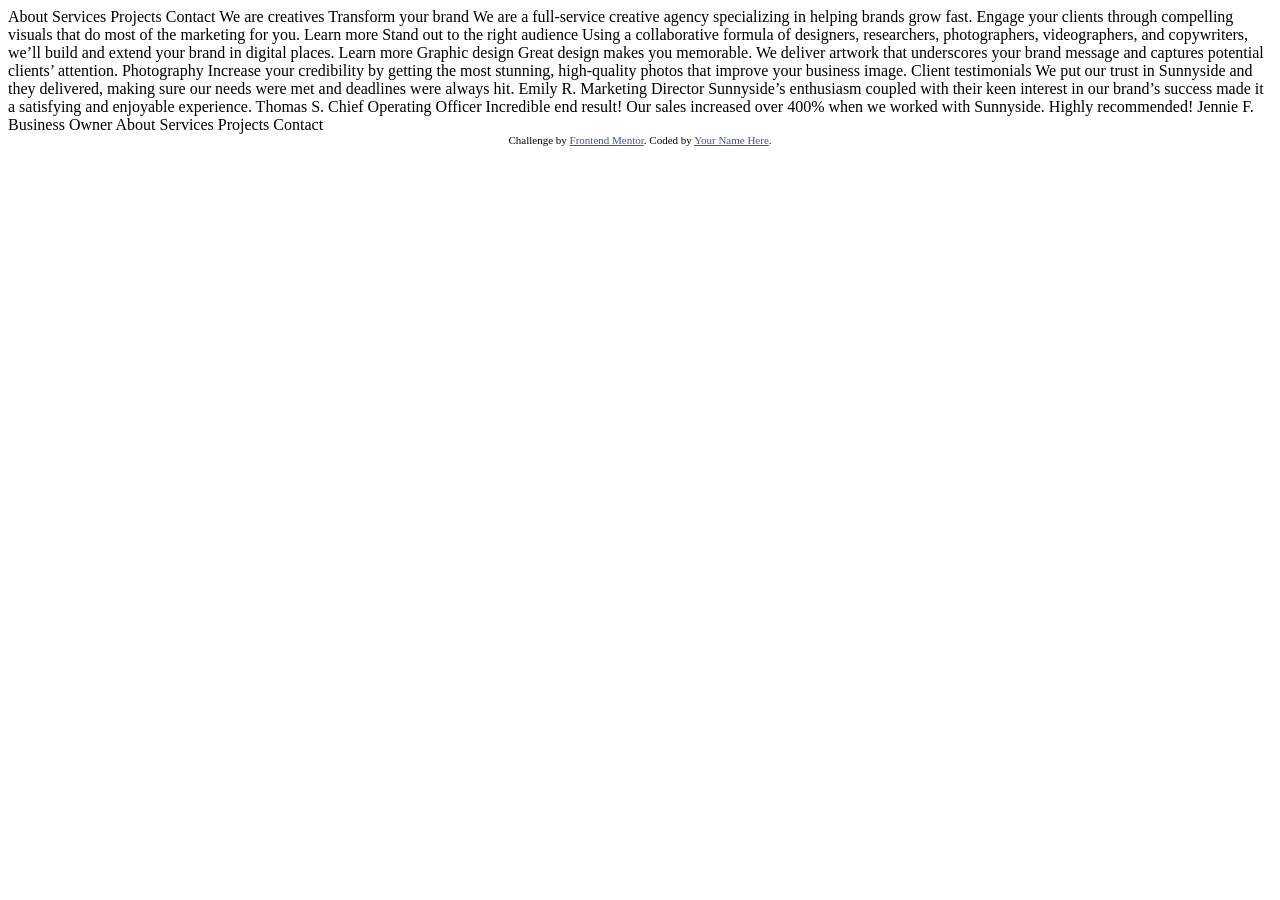
==== lesson_9/index.html @ b4a29b3e "materials for lesson 9" ====
<!DOCTYPE html>
<html lang="en">
<head>
  <meta charset="UTF-8">
  <meta name="viewport" content="width=device-width, initial-scale=1.0"> <!-- displays site properly based on user's device -->

  <link rel="icon" type="image/png" sizes="32x32" href="./images/favicon-32x32.png">
  
  <title>Frontend Mentor | Sunnyside agency landing page</title>

  <!-- Feel free to remove these styles or customise in your own stylesheet 👍 -->
  <style>
    .attribution { font-size: 11px; text-align: center; }
    .attribution a { color: hsl(228, 45%, 44%); }
  </style>
</head>
<body>
  About
  Services
  Projects
  Contact

  We are creatives

  Transform your brand

  We are a full-service creative agency specializing in helping brands grow fast. 
  Engage your clients through compelling visuals that do most of the marketing for you.

  Learn more

  Stand out to the right audience

  Using a collaborative formula of designers, researchers, photographers, videographers, and copywriters, we’ll build and extend your brand in digital places. 

  Learn more

  Graphic design
  Great design makes you memorable. We deliver artwork that underscores your brand message and captures potential clients’ attention.

  Photography
  Increase your credibility by getting the most stunning, high-quality photos that improve your business image.

  Client testimonials

  We put our trust in Sunnyside and they delivered, making sure our needs were met and deadlines were always hit.
  Emily R.
  Marketing Director

  Sunnyside’s enthusiasm coupled with their keen interest in our brand’s success made it a satisfying and enjoyable experience.
  Thomas S.
  Chief Operating Officer

  Incredible end result! Our sales increased over 400% when we worked with Sunnyside. Highly recommended!
  Jennie F.
  Business Owner

  About
  Services
  Projects
  Contact

  <div class="attribution">
    Challenge by <a href="https://www.frontendmentor.io?ref=challenge" target="_blank">Frontend Mentor</a>. 
    Coded by <a href="#">Your Name Here</a>.
  </div>
</body>
</html>
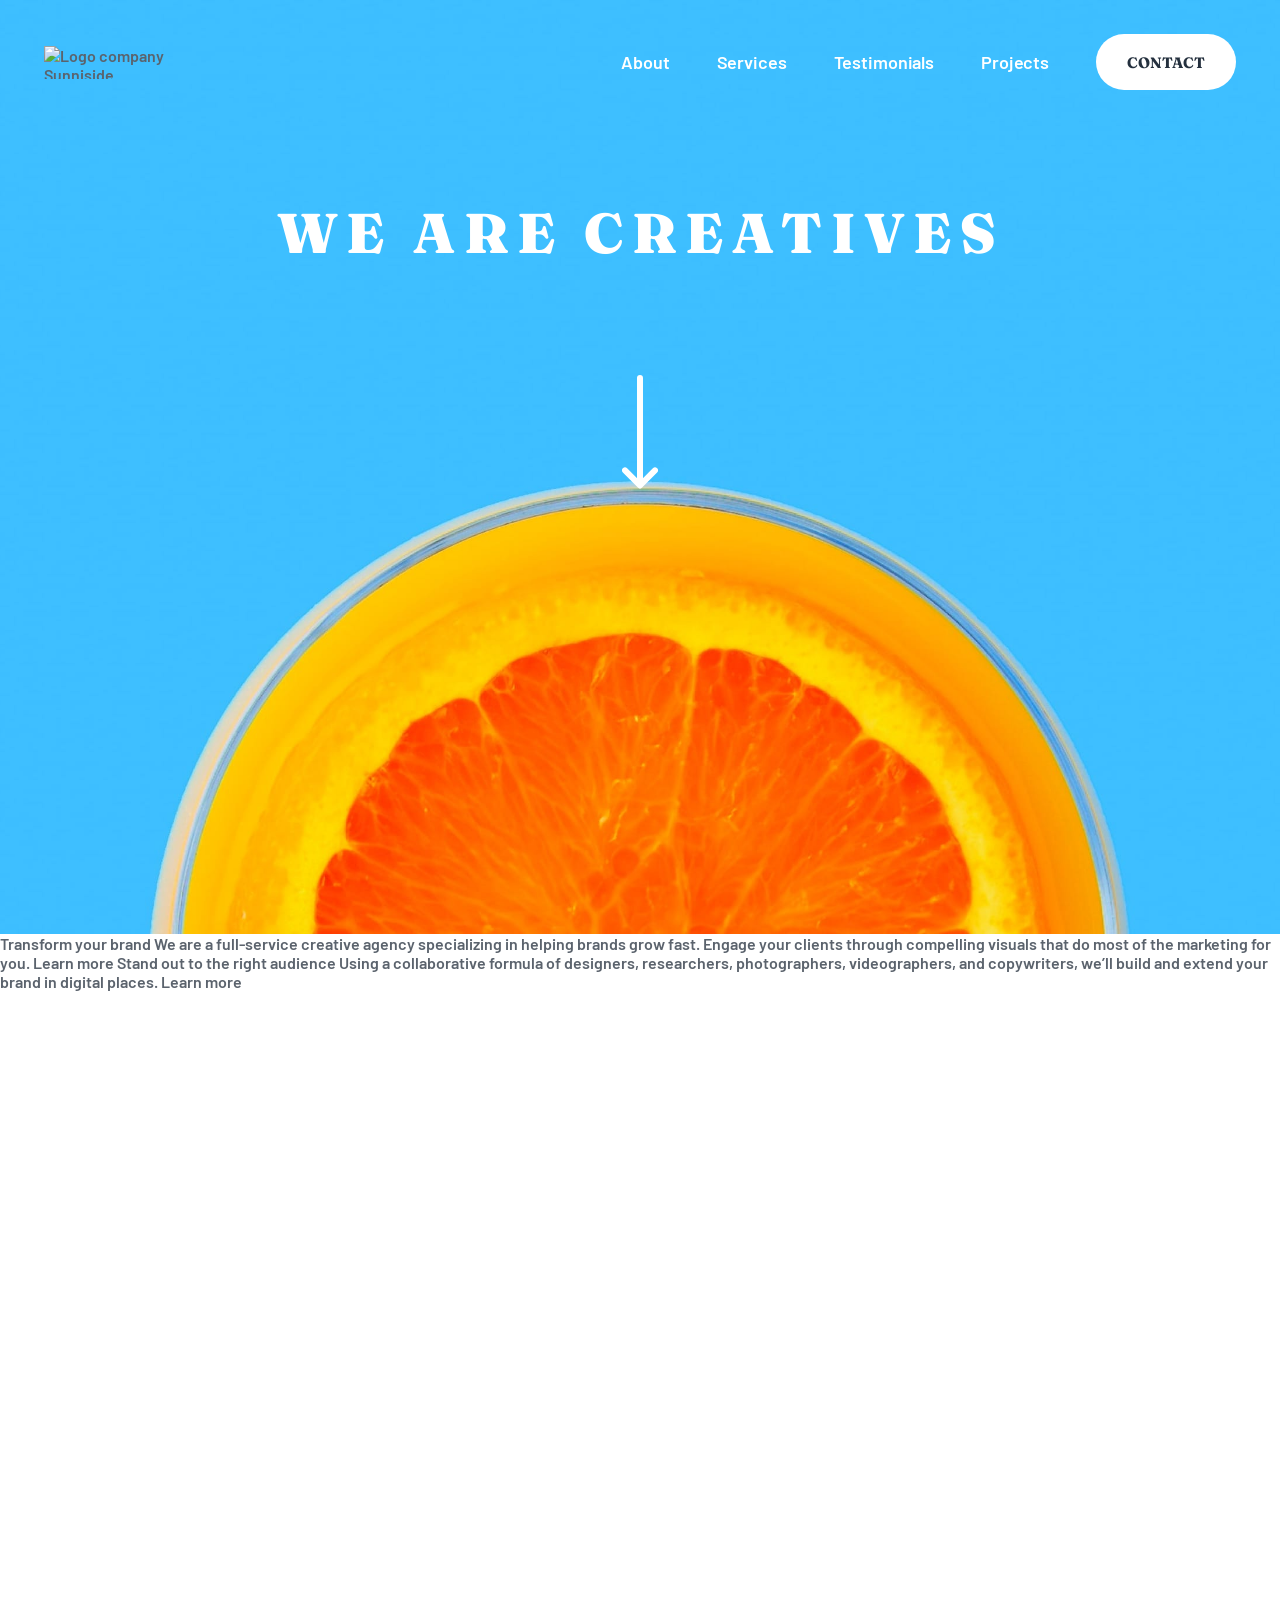
==== commit d46e9a87: "lesson 9" ====
--- a/lesson_9/index.html
+++ b/lesson_9/index.html
@@ -1,42 +1,59 @@
 <!DOCTYPE html>
 <html lang="en">
+
 <head>
   <meta charset="UTF-8">
-  <meta name="viewport" content="width=device-width, initial-scale=1.0"> <!-- displays site properly based on user's device -->
+  <meta name="viewport" content="width=device-width, initial-scale=1.0">
+  <link rel="icon" type="image/png" sizes="32x32" href="./images/icons/favicon-32x32.png">
 
-  <link rel="icon" type="image/png" sizes="32x32" href="./images/favicon-32x32.png">
-  
+  <link rel="preconnect" href="https://fonts.googleapis.com">
+  <link rel="preconnect" href="https://fonts.gstatic.com" crossorigin>
+  <link
+    href="https://fonts.googleapis.com/css2?family=Barlow:ital,wght@0,100;0,200;0,300;0,400;0,500;0,600;0,700;0,800;0,900;1,100;1,200;1,300;1,400;1,500;1,600;1,700;1,800;1,900&family=Fraunces:ital,opsz,wght@0,9..144,100..900;1,9..144,100..900&display=swap"
+    rel="stylesheet">
+  <link rel="stylesheet" href="./css/styles.css">
   <title>Frontend Mentor | Sunnyside agency landing page</title>
+</head>
 
-  <!-- Feel free to remove these styles or customise in your own stylesheet 👍 -->
-  <style>
-    .attribution { font-size: 11px; text-align: center; }
-    .attribution a { color: hsl(228, 45%, 44%); }
-  </style>
-</head>
-<body>
-  About
-  Services
-  Projects
-  Contact
+<body class="barlow-semibold">
+  <header class="fbx">
+    <div class="fbx">
+      <img src="./images/logo.svg" alt="Logo company Sunniside" width="170" height="33">
+      <nav>
+        <ul class="fbx">
+          <li><a href="#about">About</a></li>
+          <li><a href="#services">Services</a></li>
+          <li><a href="#testimonials">Testimonials</a></li>
+          <li><a href="#projects">Projects</a></li>
+          <li><a href="#contact" class="fraunces-bold">Contact</a></li>
+        </ul>
+      </nav>
+    </div>
+    <h1 class="fraunces-black">We are creatives</h1>
+    <a href="#about"></a>
+  </header>
 
-  We are creatives
+  <main>
+
+    <section class="about" id="about">
 
   Transform your brand
 
-  We are a full-service creative agency specializing in helping brands grow fast. 
+  We are a full-service creative agency specializing in helping brands grow fast.
   Engage your clients through compelling visuals that do most of the marketing for you.
 
   Learn more
 
   Stand out to the right audience
 
-  Using a collaborative formula of designers, researchers, photographers, videographers, and copywriters, we’ll build and extend your brand in digital places. 
+  Using a collaborative formula of designers, researchers, photographers, videographers, and copywriters, we’ll build
+  and extend your brand in digital places.
 
   Learn more
 
-  Graphic design
-  Great design makes you memorable. We deliver artwork that underscores your brand message and captures potential clients’ attention.
+  <!-- Graphic design
+  Great design makes you memorable. We deliver artwork that underscores your brand message and captures potential
+  clients’ attention.
 
   Photography
   Increase your credibility by getting the most stunning, high-quality photos that improve your business image.
@@ -47,7 +64,8 @@
   Emily R.
   Marketing Director
 
-  Sunnyside’s enthusiasm coupled with their keen interest in our brand’s success made it a satisfying and enjoyable experience.
+  Sunnyside’s enthusiasm coupled with their keen interest in our brand’s success made it a satisfying and enjoyable
+  experience.
   Thomas S.
   Chief Operating Officer
 
@@ -58,11 +76,12 @@
   About
   Services
   Projects
-  Contact
+  Contact --> 
 
-  <div class="attribution">
-    Challenge by <a href="https://www.frontendmentor.io?ref=challenge" target="_blank">Frontend Mentor</a>. 
-    Coded by <a href="#">Your Name Here</a>.
-  </div>
+    </section>
+
+  </main>
+
 </body>
+
 </html>
--- a/lesson_9/css/styles.css
+++ b/lesson_9/css/styles.css
@@ -0,0 +1,150 @@
+.barlow-semibold {
+    font-family: "Barlow", sans-serif;
+    font-weight: 600;
+    font-style: normal;
+}
+
+.fraunces-bold {
+    font-family: "Fraunces", serif;
+    font-optical-sizing: auto;
+    font-weight: 700;
+    font-style: normal;
+    font-variation-settings:
+        "SOFT" 0,
+        "WONK" 0;
+}
+
+.fraunces-black {
+    font-family: "Fraunces", serif;
+    font-optical-sizing: auto;
+    font-weight: 900;
+    font-style: normal;
+    font-variation-settings:
+        "SOFT" 0,
+        "WONK" 0;
+}
+
+body,
+p,
+h2,
+h1,
+ul {
+    margin: 0;
+
+}
+
+ul {
+    padding: 0;
+    list-style: none;
+}
+
+a {
+    color: inherit;
+    text-decoration: none;
+}
+
+.fbx {
+    display: flex;
+    align-items: center;
+
+}
+html {
+    scroll-behavior: smooth;
+}
+
+
+body {
+    color: #5B636D;
+    
+
+    header.fbx {
+        background-image: url(../images/desktop/image-header.jpg);
+        height: 100vh;
+        background-position: bottom center;
+        background-size: cover;
+        padding-top: 34px;
+        padding-left: 44px;
+        padding-right: 44px;
+        flex-direction: column;
+        row-gap: 12%;
+
+        div.fbx {
+            justify-content: space-between;
+            width: 100%;
+
+        }
+
+        ul.fbx {
+            justify-content: center;
+            column-gap: 47px;
+
+            a {
+                font-size: 18px;
+                line-height: 25px;
+                letter-spacing: -0.13px;
+                color: #ffffff
+            }
+
+            li:last-child {
+                background-color: #fff;
+                min-width: 140px;
+                /* padding-top: 16px;
+                padding-bottom: 16px; */
+                height: 56px;
+                box-sizing: border-box;
+                text-align: center;
+                border-radius: 28px;
+                /* overflow: hidden; */
+                transition: 500ms ease-in-out;
+
+                &:last-child:hover {
+                    background-color: rgba(255, 255, 255, 0.24);
+
+                }
+
+            }
+
+            li:last-child a {
+                font-size: 15px;
+                letter-spacing: -0.11px;
+                text-transform: uppercase;
+                color: #24303e;
+                width: 100%;
+                height: inherit;
+                /* display: inline-block; */
+                display: flex;
+                justify-content: center;
+                align-items: center;
+                transition: 500ms ease-in-out;
+
+            }
+
+            li:last-child:hover a {
+                color: #fff
+            }
+        }
+
+        h1 {
+            font-size: 56px;
+            line-height: 69px;
+            letter-spacing: 8.75px;
+            text-transform: uppercase;
+            color:#ffffff;
+
+        }
+        &>a{
+            display: inline-block;
+            width: 36px;
+            height: 114px;
+            background-image: url(../images/icons/icon-arrow-down.svg);
+
+        }
+
+    }
+
+    main{
+        section.about{
+            min-height: 1200px;
+        }
+    }
+}
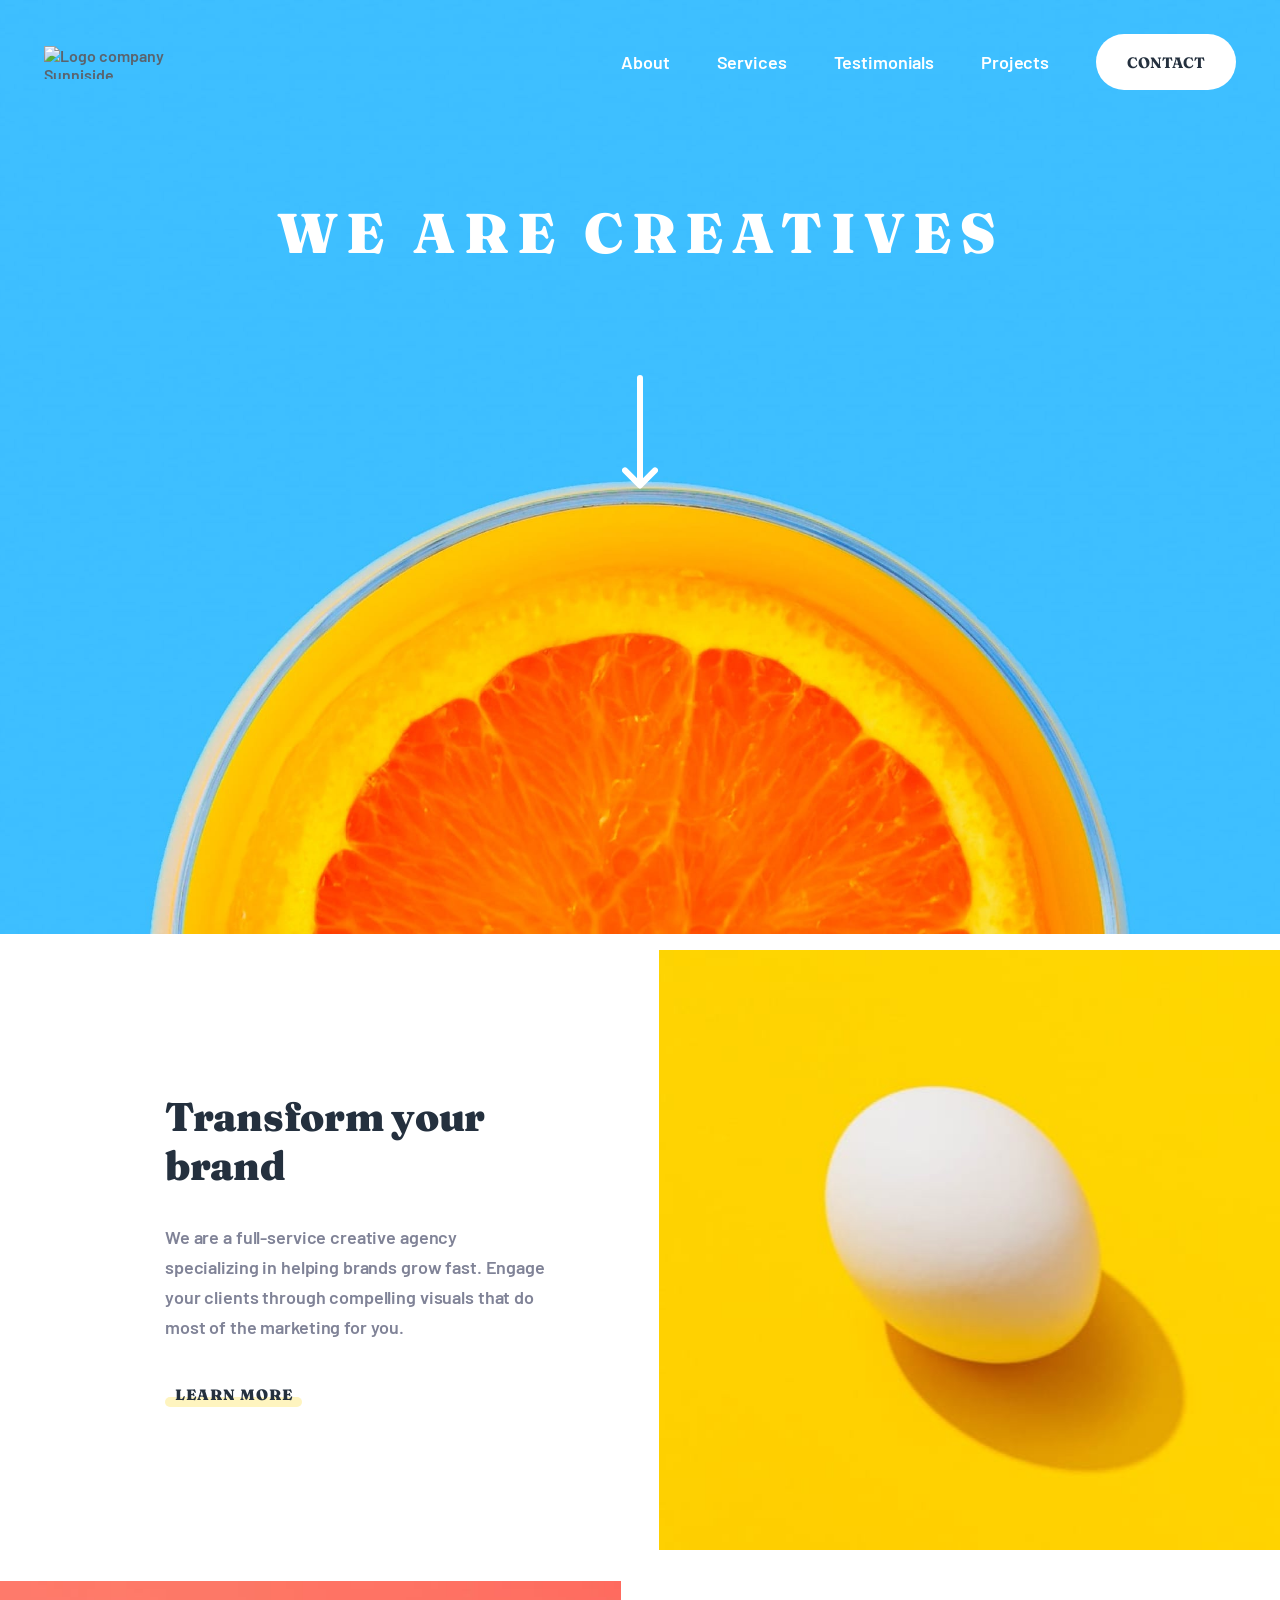
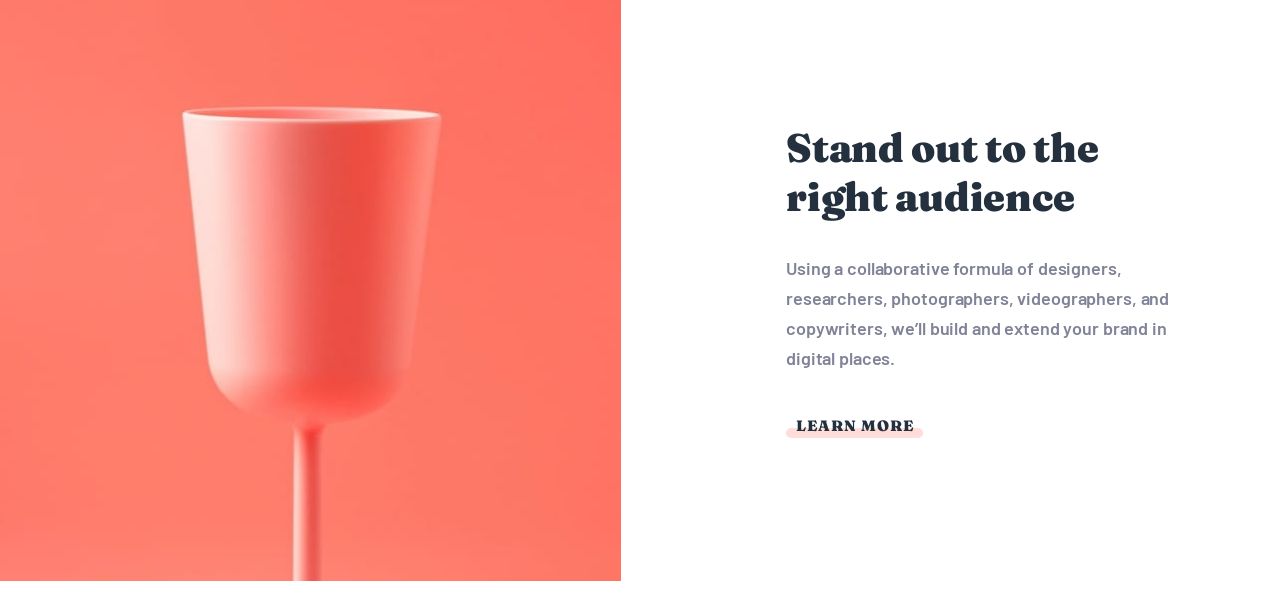
==== commit 1079e949: "lesson_9_v2" ====
--- a/lesson_9/index.html
+++ b/lesson_9/index.html
@@ -35,23 +35,37 @@
 
   <main>
 
-    <section class="about" id="about">
+    <!-- <section class="about fbx container" id="about"> -->
+       <section class="about fbx" id="about">
+      <article class="fbx">
+        <div class="info">
+          <h2 class="fraunces-black">Transform your brand</h2>
+          <p>
+            We are a full-service creative agency specializing in helping brands grow fast.
+            Engage your clients through compelling visuals that do most of the marketing for you.
+          </p>
+          <a href="#" class="fraunces-black yellow">Learn more</a>
+        </div>
+        <div class="bg bg-yellow"></div>
+      </article>
 
-  Transform your brand
+      <article class="fbx">
+        <div class="info">
+          <h2 class="fraunces-black">Stand out to the right audience</h2>
+          <p>
+            Using a collaborative formula of designers, researchers, photographers, videographers, and copywriters, we’ll
+            build
+            and extend your brand in digital places.
+          </p>
+          <a href="#" class="fraunces-black orange">Learn more</a>
+        </div>
+        <div class="bg bg-orange"></div>
+      </article>
 
-  We are a full-service creative agency specializing in helping brands grow fast.
-  Engage your clients through compelling visuals that do most of the marketing for you.
 
-  Learn more
+    </section>
 
-  Stand out to the right audience
-
-  Using a collaborative formula of designers, researchers, photographers, videographers, and copywriters, we’ll build
-  and extend your brand in digital places.
-
-  Learn more
-
-  <!-- Graphic design
+    <!-- Graphic design
   Great design makes you memorable. We deliver artwork that underscores your brand message and captures potential
   clients’ attention.
 
@@ -76,9 +90,9 @@
   About
   Services
   Projects
-  Contact --> 
+  Contact -->
 
-    </section>
+
 
   </main>
 
--- a/lesson_9/css/styles.css
+++ b/lesson_9/css/styles.css
@@ -48,6 +48,13 @@
     align-items: center;
 
 }
+.container {
+    max-width: 1440px;
+    margin-left: auto;
+    margin-right: auto;
+}
+
+
 html {
     scroll-behavior: smooth;
 }
@@ -55,7 +62,7 @@
 
 body {
     color: #5B636D;
-    
+
 
     header.fbx {
         background-image: url(../images/desktop/image-header.jpg);
@@ -129,10 +136,11 @@
             line-height: 69px;
             letter-spacing: 8.75px;
             text-transform: uppercase;
-            color:#ffffff;
-
-        }
-        &>a{
+            color: #ffffff;
+
+        }
+
+        &>a {
             display: inline-block;
             width: 36px;
             height: 114px;
@@ -142,9 +150,100 @@
 
     }
 
-    main{
-        section.about{
-            min-height: 1200px;
+    main {
+        section.about {
+            /* min-height: 1200px; */
+            flex-direction: column;
+
+            article {
+                width: 100%;
+                .info{
+                    min-height: 600px;
+                    flex-basis: 720px;
+                    flex-shrink: 1;
+                    padding: 158px 110px 158px 165px;
+                    box-sizing:border-box;
+                    flex-grow: 1;
+        
+
+                }
+                h2 {
+                    margin-bottom: 32px;
+                    font-size: 40px;
+                    line-height: 49px;
+                    letter-spacing: -0.28px;
+                    color: #24303e
+                }
+
+                p {
+                    margin-bottom: 40px;
+                    font-size: 18px;
+                    line-height: 30px;
+                    letter-spacing: -0.13px;
+                    color: #808397
+                }
+
+                a {
+                    display: inline-block;
+                    min-width: 137px;
+                    height: 25px;
+                    font-size: 15px;
+                    line-height: 25px;
+                    letter-spacing: 1px;
+                    text-transform: uppercase;
+                    color: #24303e;
+                    /* background: #ccc; */
+                    background-repeat: no-repeat;
+                    background-position: center bottom;
+                    text-align: center;
+
+                    &.yellow {
+                        background-image: url(../images/icons/yelow.svg);
+                        transition: 500ms ease-in-out;
+                        &:hover {
+                            background-image: url(../images/icons/yellow-line-hover.svg)
+                        }
+
+                    }
+
+                    &.orange {
+                       
+                        background-image: url(../images/icons/orange-line.svg);
+                        transition: 500ms ease-in-out;
+                        &:hover {
+                            background-image: url(../images/icons/orange-line-hover.svg)
+                        }
+                    }
+                }
+
+                .bg {
+                    min-height: 600px;
+                    /* max-width: 50%; */
+                    flex-basis: 720px;
+                    flex-shrink: 1;
+                    flex-grow: 1;
+                    background-repeat: no-repeat;
+                    background-position: center center;
+
+                    &.bg-yellow{
+                         background-color:#ffd302;
+                        /* background-color:yellow; */
+                        background-image: url(../images/desktop/image-transform.jpg);
+                        
+                         
+                    }
+                    &.bg-orange{
+                        /* background-position: right top; */
+                         background-color:#ff7c6a;
+                        /* background-color:rgb(227,119,175); */
+                        background-image: url(../images/desktop/image-stand-out.jpg);
+                        order: -1;
+
+
+                    }
+
+                }
+            }
         }
     }
 }
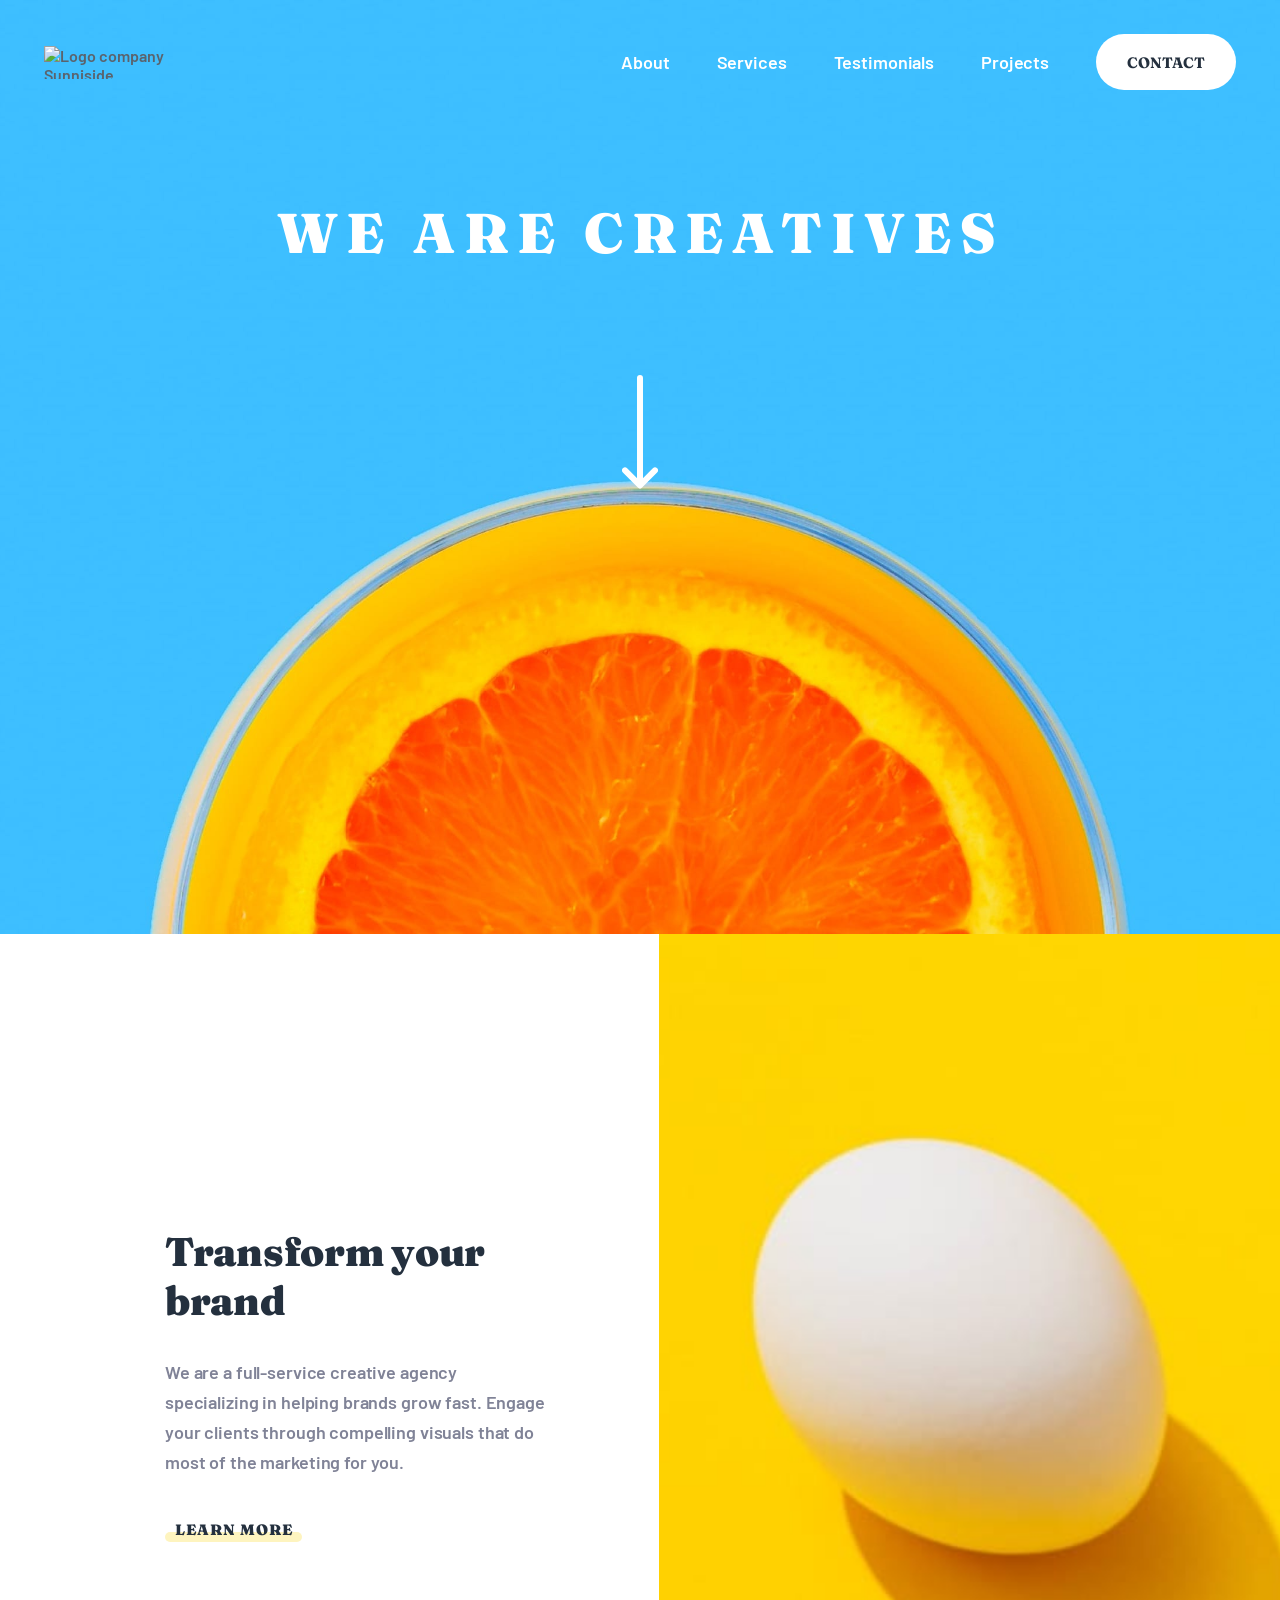
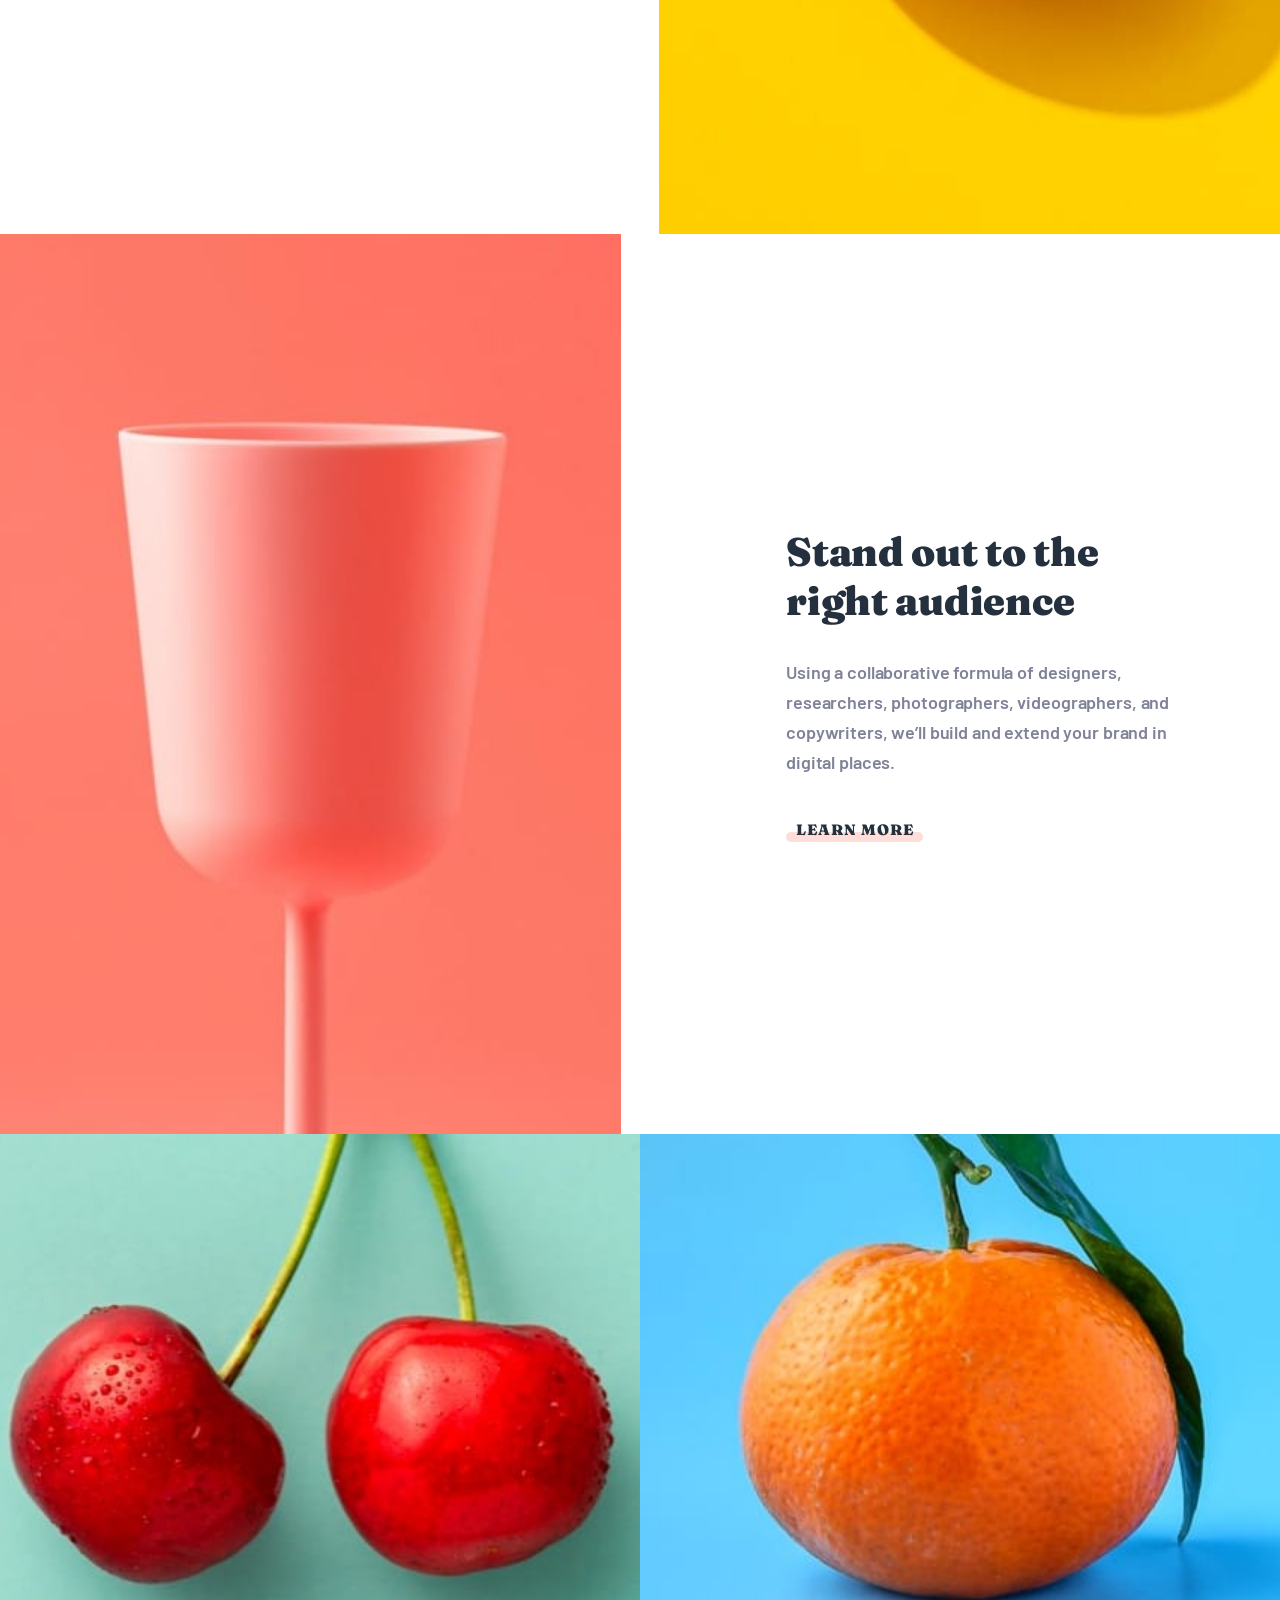
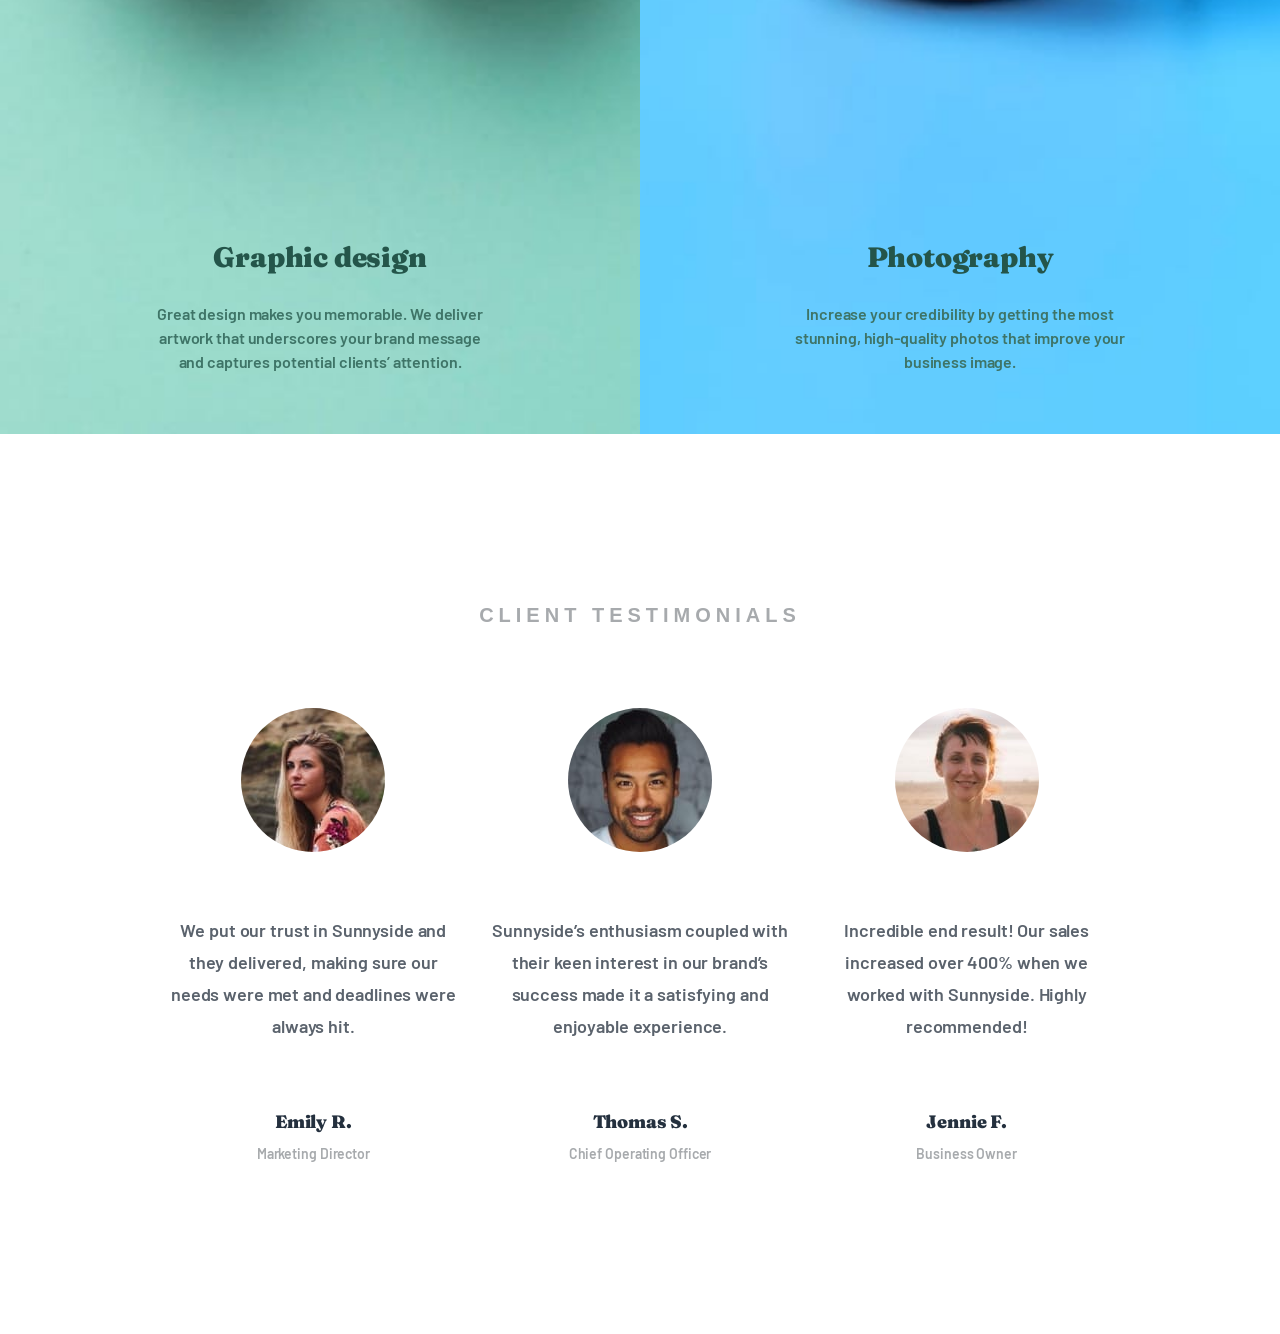
==== commit e82907cc: "lesson 11" ====
--- a/lesson_9/index.html
+++ b/lesson_9/index.html
@@ -36,7 +36,7 @@
   <main>
 
     <!-- <section class="about fbx container" id="about"> -->
-       <section class="about fbx" id="about">
+    <section class="about fbx" id="about">
       <article class="fbx">
         <div class="info">
           <h2 class="fraunces-black">Transform your brand</h2>
@@ -53,7 +53,8 @@
         <div class="info">
           <h2 class="fraunces-black">Stand out to the right audience</h2>
           <p>
-            Using a collaborative formula of designers, researchers, photographers, videographers, and copywriters, we’ll
+            Using a collaborative formula of designers, researchers, photographers, videographers, and copywriters,
+            we’ll
             build
             and extend your brand in digital places.
           </p>
@@ -61,31 +62,63 @@
         </div>
         <div class="bg bg-orange"></div>
       </article>
+    </section>
+    <section class="services fbx" id="services">
+      <article class="fbx green">
+        <div>
+          <h2 class="fraunces-black">Graphic design</h2>
+          <p>Great design makes you memorable. We deliver artwork that underscores your brand message and captures
+            potential clients’ attention.</p>
+        </div>
+      </article>
+      <article class="fbx blue">
+        <div>
+          <h2 class="fraunces-black">Photography</h2>
+          <p>Increase your credibility by getting the most stunning, high-quality photos that improve your business
+            image.
+          </p>
+        </div>
+      </article>
+    </section>
 
+    <section class="testimonials fbx" id="testimonials">
+
+      <h2>Client testimonials</h2>
+
+      <div class="fbx">
+        <article>
+          <img src="./images/icons/image-emily.jpg" alt="">
+          <p class="barlow-semiblod">We put our trust in Sunnyside and they delivered, making sure our needs were met and deadlines were always
+            hit.</p>
+          <p class="fraunces-black">Emily R.</p>
+          <p class="barlow-semibold">Marketing Director</p>
+        </article>
+
+        <article>
+          <img src="./images/icons/image-thomas.jpg" alt="">
+          <p class="barlow-semibold">Sunnyside’s enthusiasm coupled with their keen interest in our brand’s success made it a satisfying and enjoyable experience.</p>
+          
+          <p class="fraunces-black">Thomas S.</p>
+          <p class="barlow-semibold">Chief Operating Officer</p>
+        </article>
+
+
+        <article>
+          <img src="./images/icons/image-jennie.jpg" alt="">
+          <p class="barlow-semiblod">Incredible end result! Our sales increased over 400% when we worked with Sunnyside. Highly recommended!</p>
+          <p class="fraunces-black">Jennie F.</p>
+          <p class="barlow-semibold">Business Owner</p>
+        </article>
+      </div>
 
     </section>
 
-    <!-- Graphic design
-  Great design makes you memorable. We deliver artwork that underscores your brand message and captures potential
-  clients’ attention.
 
-  Photography
-  Increase your credibility by getting the most stunning, high-quality photos that improve your business image.
 
-  Client testimonials
 
-  We put our trust in Sunnyside and they delivered, making sure our needs were met and deadlines were always hit.
-  Emily R.
-  Marketing Director
+    <!-- 
 
-  Sunnyside’s enthusiasm coupled with their keen interest in our brand’s success made it a satisfying and enjoyable
-  experience.
-  Thomas S.
-  Chief Operating Officer
-
-  Incredible end result! Our sales increased over 400% when we worked with Sunnyside. Highly recommended!
-  Jennie F.
-  Business Owner
+ 
 
   About
   Services
--- a/lesson_9/css/styles.css
+++ b/lesson_9/css/styles.css
@@ -48,6 +48,7 @@
     align-items: center;
 
 }
+
 .container {
     max-width: 1440px;
     margin-left: auto;
@@ -153,20 +154,26 @@
     main {
         section.about {
             /* min-height: 1200px; */
+            /* height: fit-content; */
+
             flex-direction: column;
+
 
             article {
                 width: 100%;
-                .info{
-                    min-height: 600px;
+                height: 100vh;
+
+                .info {
+                    /* min-height: 600px; */
                     flex-basis: 720px;
                     flex-shrink: 1;
                     padding: 158px 110px 158px 165px;
-                    box-sizing:border-box;
+                    box-sizing: border-box;
                     flex-grow: 1;
-        
-
-                }
+
+
+                }
+
                 h2 {
                     margin-bottom: 32px;
                     font-size: 40px;
@@ -200,6 +207,7 @@
                     &.yellow {
                         background-image: url(../images/icons/yelow.svg);
                         transition: 500ms ease-in-out;
+
                         &:hover {
                             background-image: url(../images/icons/yellow-line-hover.svg)
                         }
@@ -207,9 +215,10 @@
                     }
 
                     &.orange {
-                       
+
                         background-image: url(../images/icons/orange-line.svg);
                         transition: 500ms ease-in-out;
+
                         &:hover {
                             background-image: url(../images/icons/orange-line-hover.svg)
                         }
@@ -217,24 +226,27 @@
                 }
 
                 .bg {
-                    min-height: 600px;
+                    /* min-height: 600px; */
                     /* max-width: 50%; */
+                    height: inherit;
                     flex-basis: 720px;
                     flex-shrink: 1;
                     flex-grow: 1;
                     background-repeat: no-repeat;
                     background-position: center center;
-
-                    &.bg-yellow{
-                         background-color:#ffd302;
+                    background-size: cover;
+
+                    &.bg-yellow {
+                        background-color: #ffd302;
                         /* background-color:yellow; */
                         background-image: url(../images/desktop/image-transform.jpg);
-                        
-                         
-                    }
-                    &.bg-orange{
+
+
+                    }
+
+                    &.bg-orange {
                         /* background-position: right top; */
-                         background-color:#ff7c6a;
+                        background-color: #ff7c6a;
                         /* background-color:rgb(227,119,175); */
                         background-image: url(../images/desktop/image-stand-out.jpg);
                         order: -1;
@@ -245,5 +257,119 @@
                 }
             }
         }
+
+        section.services {
+            height: 100vh;
+
+            article {
+                height: inherit;
+                flex-basis: 720px;
+
+                justify-content: center;
+                align-items: flex-end;
+                padding-bottom: 60px;
+                box-sizing: border-box;
+                height: inherit;
+                flex-basis: 720px;
+                flex-shrink: 1;
+                flex-grow: 1;
+                background-repeat: no-repeat;
+                background-position: center center;
+                background-size: cover;
+
+                &.green {
+                    background-image: url(../images/desktop/image-graphic-design.jpg)
+                }
+
+                &.blue {
+                    background-image: url(../images/desktop/image-photography.jpg)
+                }
+
+                div {
+                    width: 340px;
+                    text-align: center;
+                    /* margin-top: auto; */
+
+                    h2 {
+                        margin-bottom: 27px;
+                        font-size: 28px;
+                        line-height: 35px;
+                        letter-spacing: -0.2px;
+                        color: #24554a;
+                    }
+
+                    p {
+                        font-size: 16px;
+                        line-height: 24px;
+                        letter-spacing: -0.12px;
+                        color: #3e7467;
+
+                    }
+
+                }
+            }
+
+        }
+
+        section.testimonials {
+            height: 100vh;
+            padding-left: 165px;
+            padding-right: 165px;
+            box-sizing: border-box;
+            flex-direction: column;
+            justify-content: center;
+            gap: 80px;
+            text-align: center;
+
+            h2 {
+                font-size: 20px;
+                line-height: 25px;
+                letter-spacing: 5px;
+                color: #a7aaad;
+                text-transform: uppercase;
+
+            }
+
+            div {
+                justify-content: space-between;
+                column-gap: 30px;
+
+                article {
+                    flex-basis: 350px;
+                    font-size: 18px;
+                    line-height: 22px;
+                    letter-spacing: -0.13px;
+
+                    img {
+                        margin-bottom: 58px;
+                        border-radius: 50%;
+                    }
+
+                    p:nth-of-type(1) {
+                        margin-bottom: 69px;
+                        line-height: 32px;
+                        color: #5b636d;
+                    }
+
+                    p:nth-of-type(2) {
+                        margin-bottom: 8px;
+                        color: #24303e;
+
+                    }
+
+                    p:nth-of-type(3) {
+                        font-size: 14px;
+                        line-height: 25px;
+                        letter-spacing: -0.1px;
+                        color: #a7aaad;
+
+                    }
+                }
+            }
+        }
+
+
+
+
     }
 }
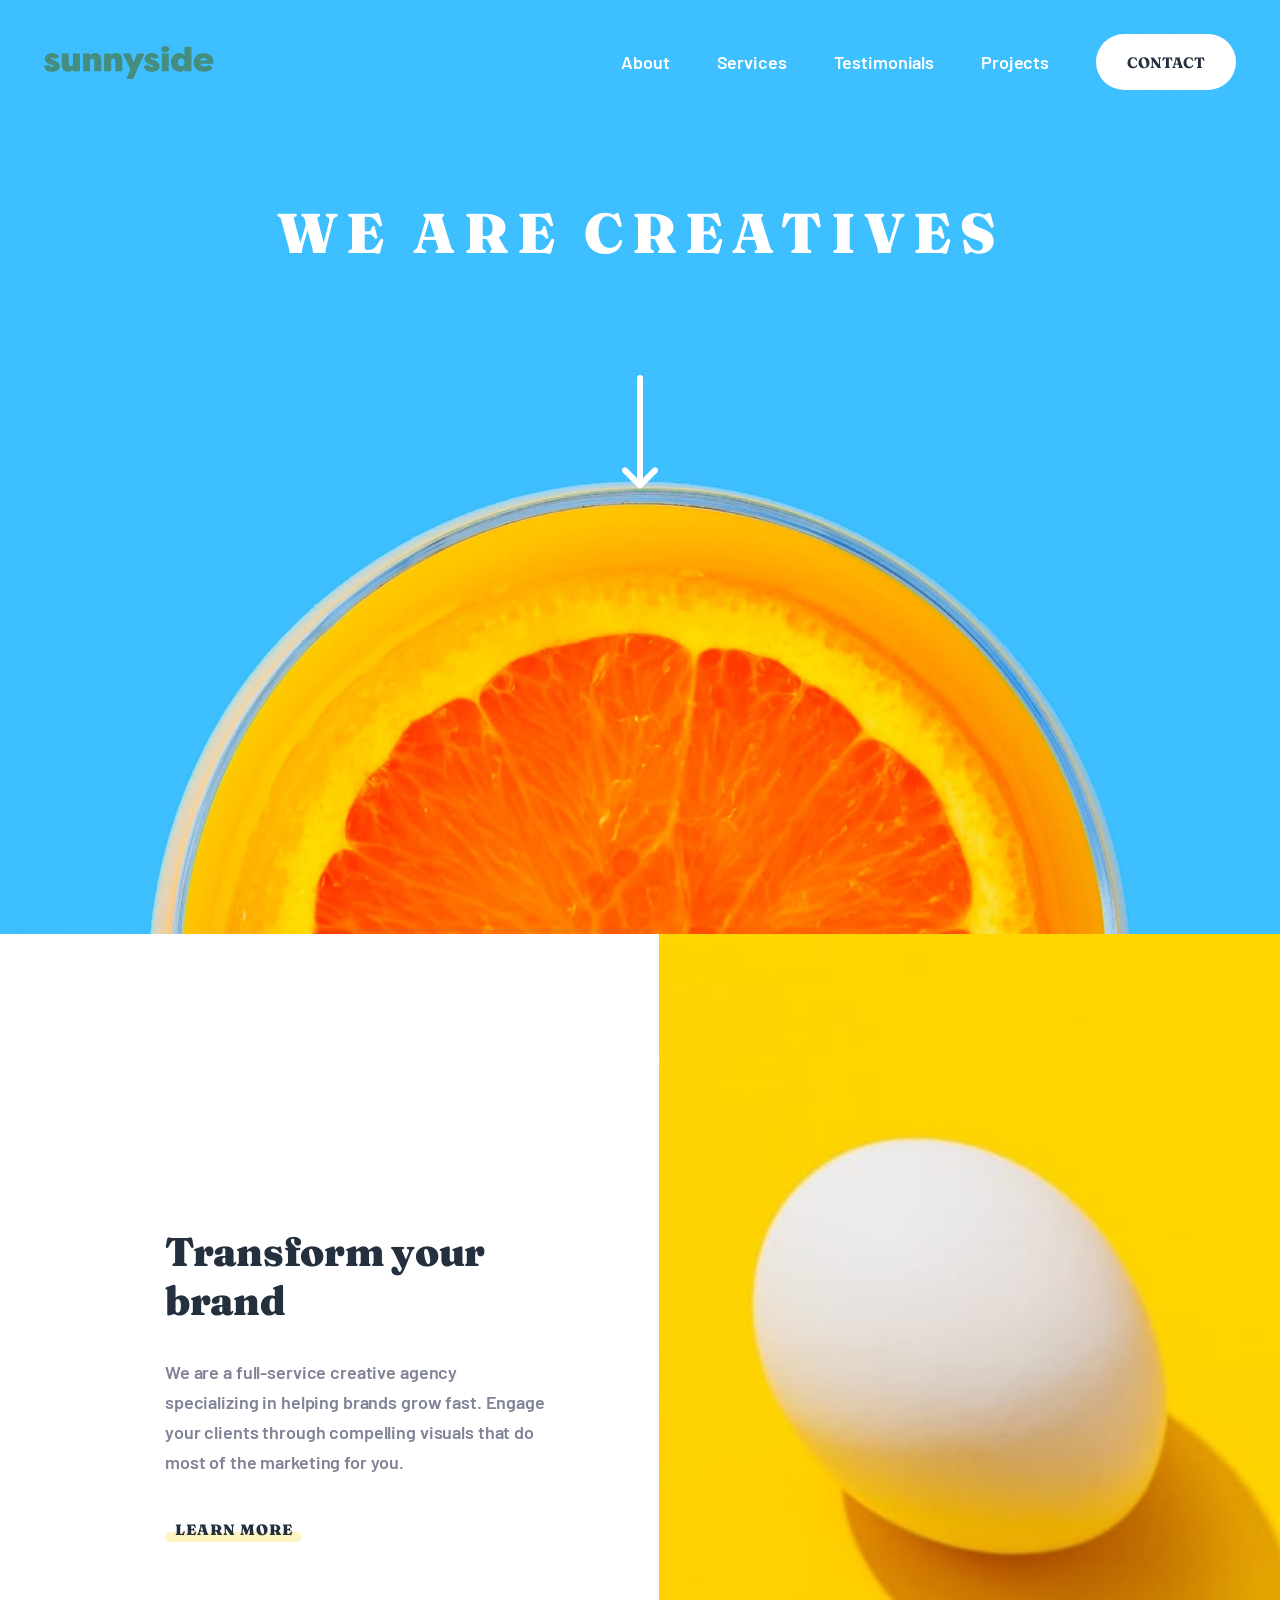
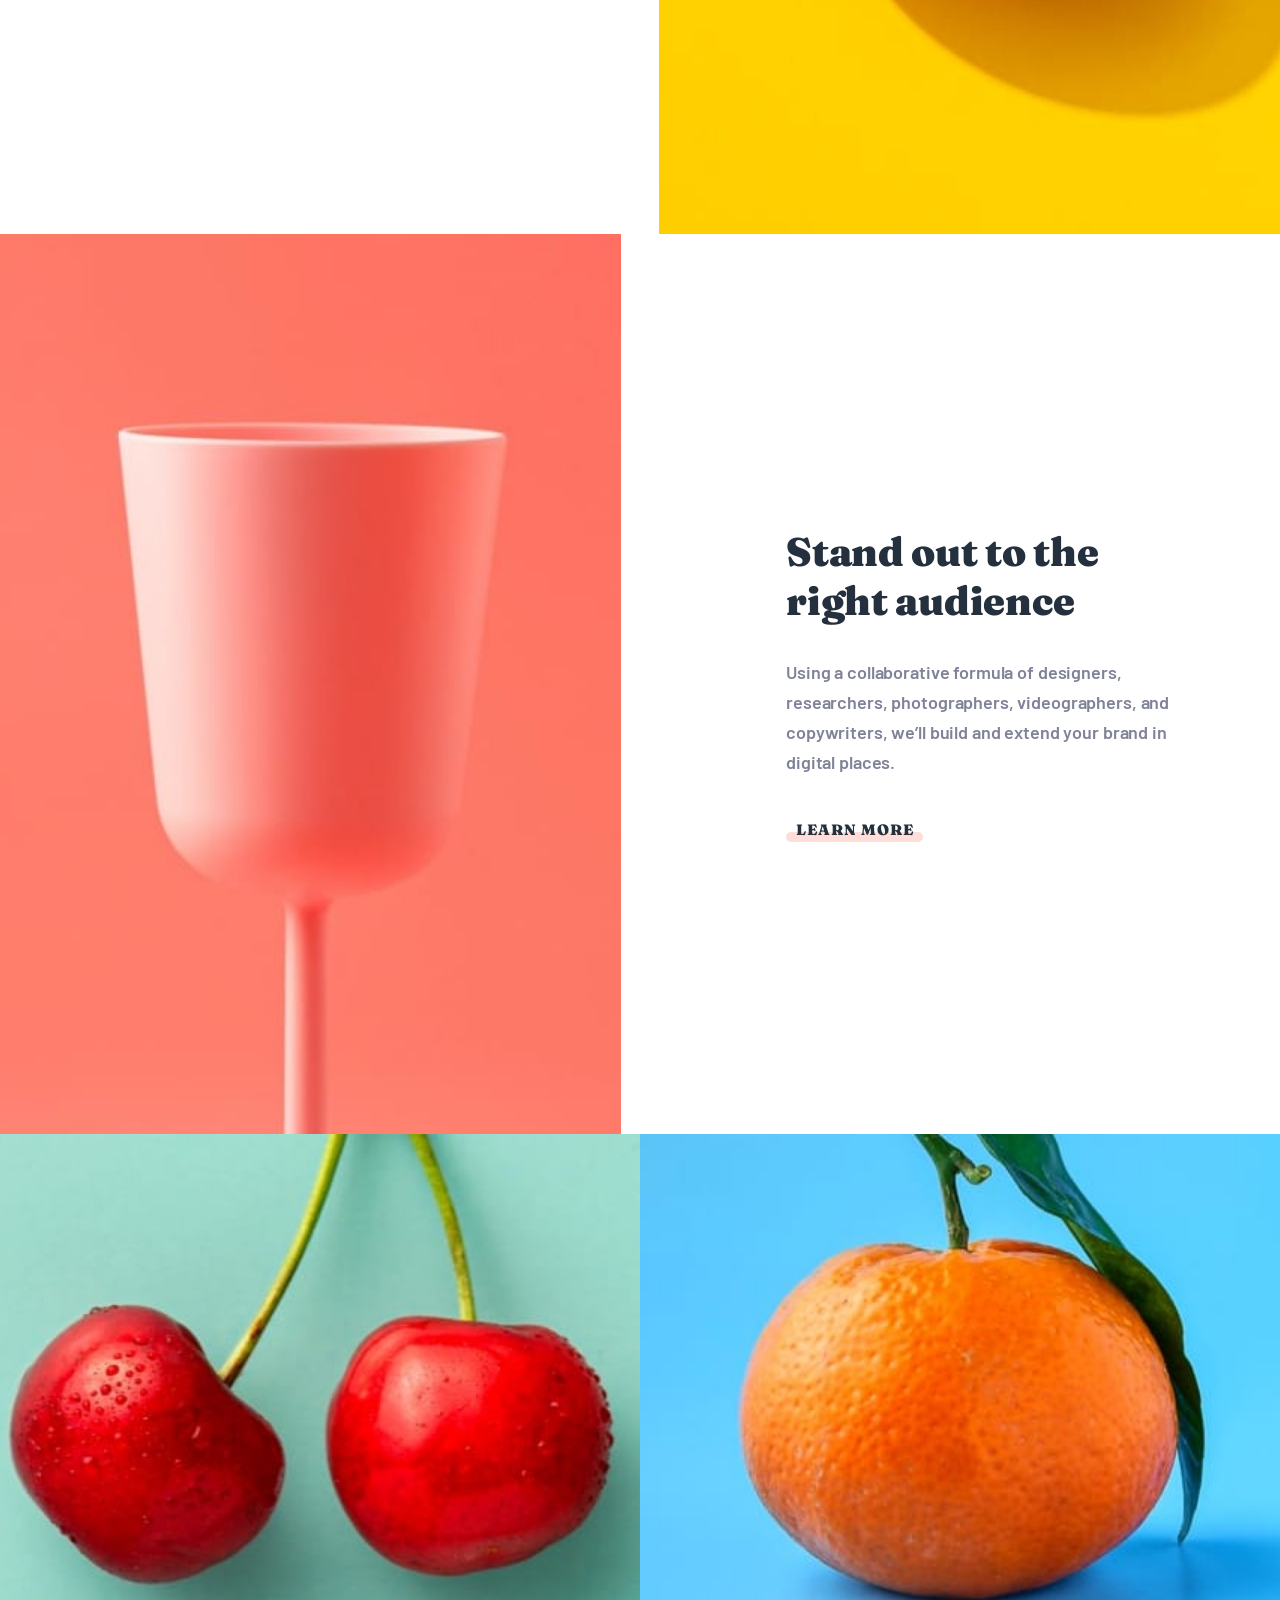
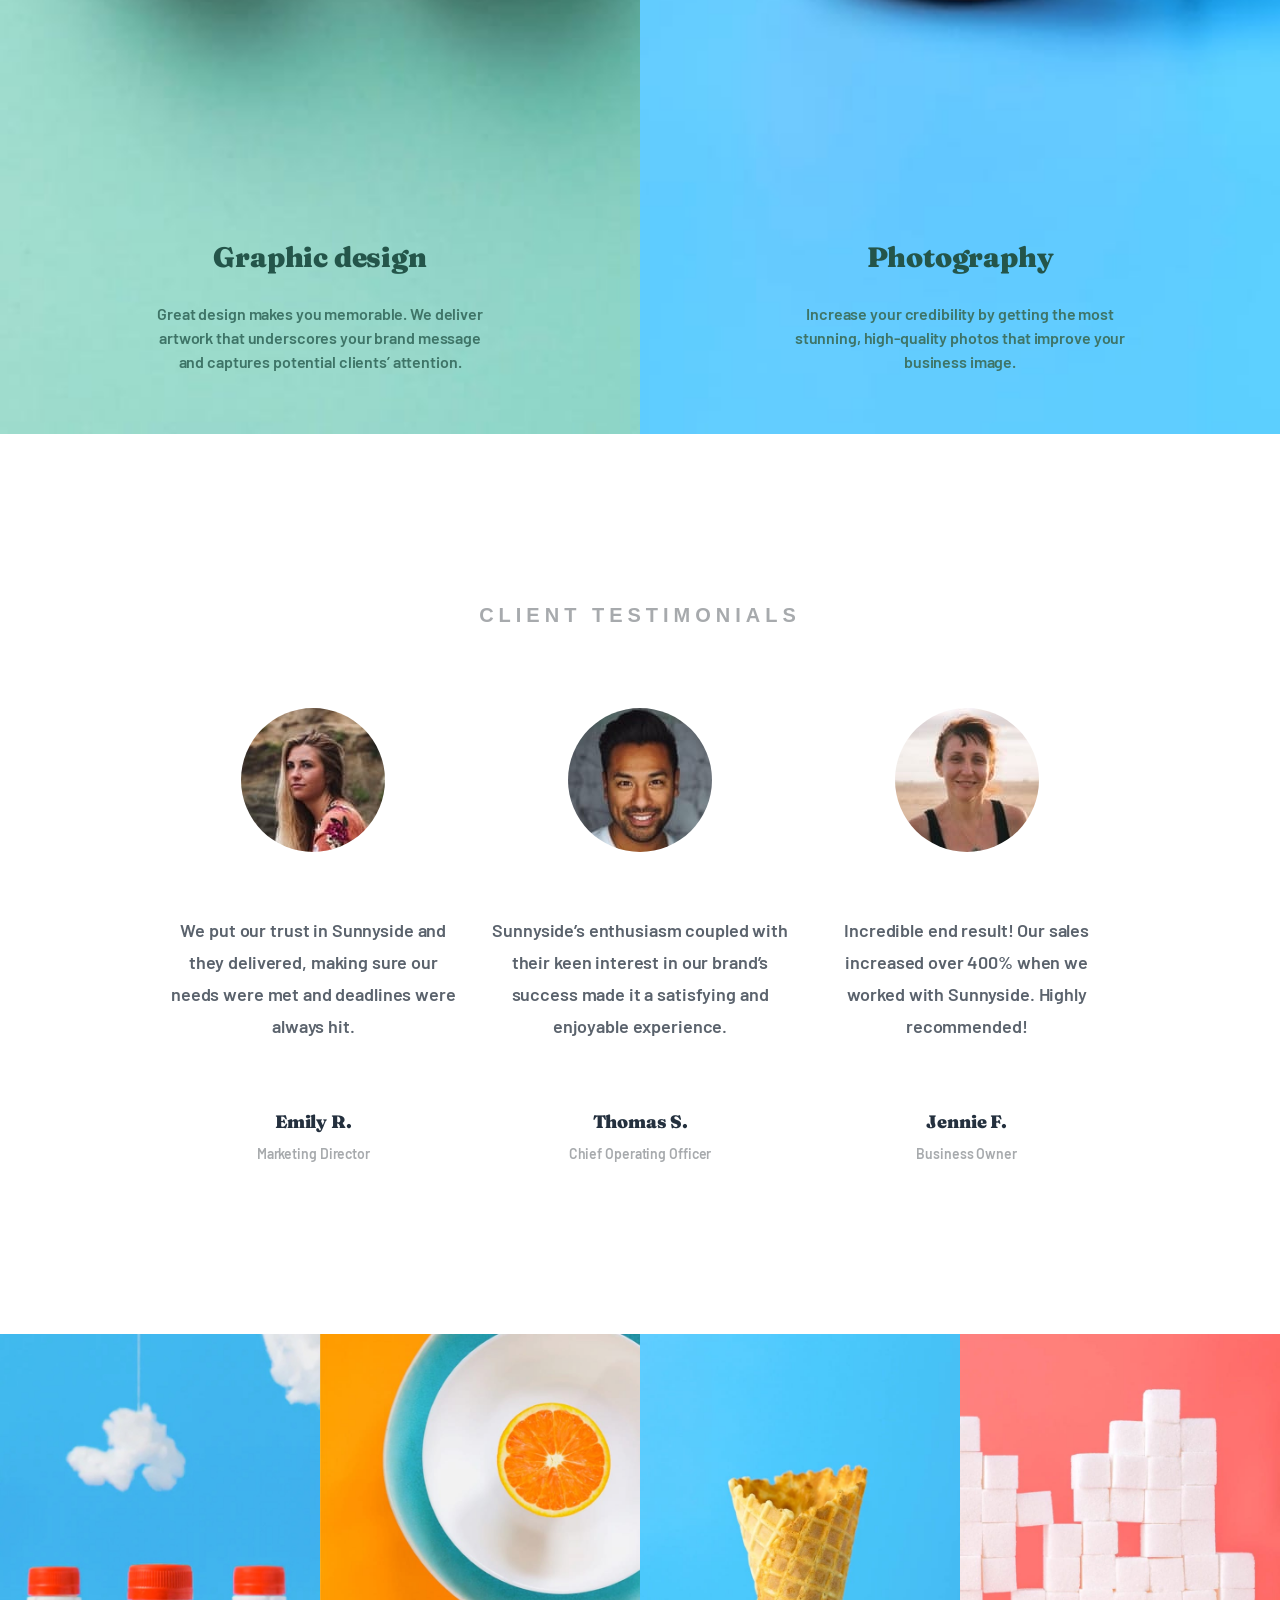
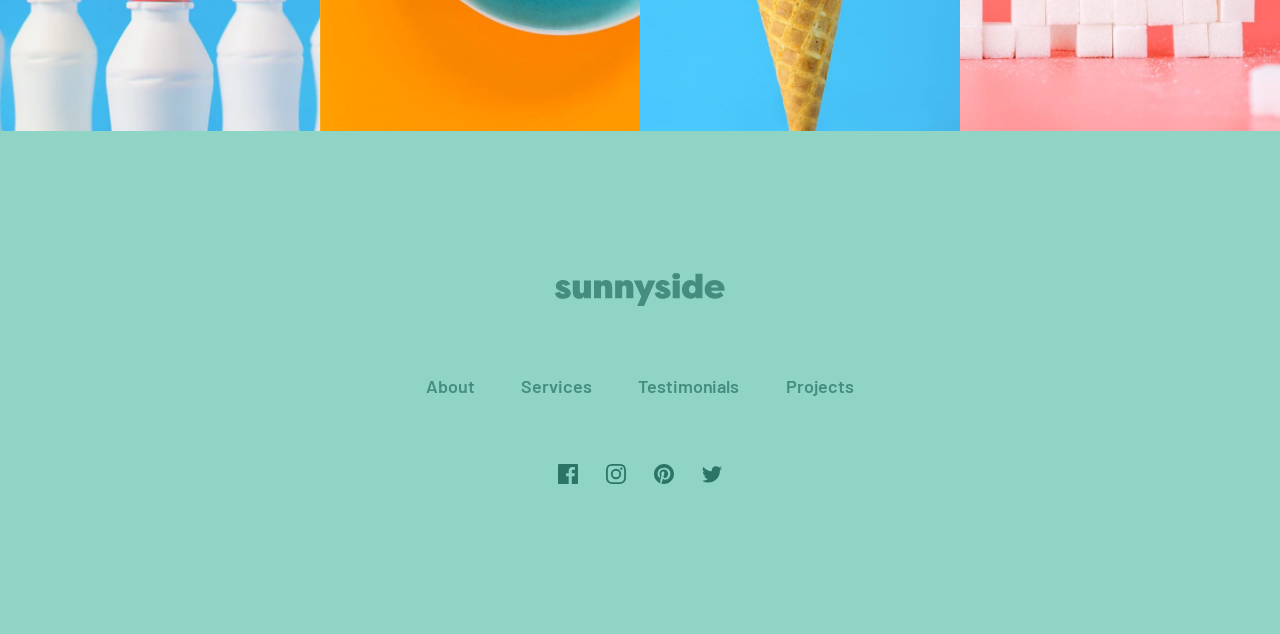
==== commit 21cc743c: "descktop" ====
--- a/lesson_9/index.html
+++ b/lesson_9/index.html
@@ -15,7 +15,7 @@
   <title>Frontend Mentor | Sunnyside agency landing page</title>
 </head>
 
-<body class="barlow-semibold">
+<body class="barlow-semibold" id="top">
   <header class="fbx">
     <div class="fbx">
       <img src="./images/logo.svg" alt="Logo company Sunniside" width="170" height="33">
@@ -88,7 +88,8 @@
       <div class="fbx">
         <article>
           <img src="./images/icons/image-emily.jpg" alt="">
-          <p class="barlow-semiblod">We put our trust in Sunnyside and they delivered, making sure our needs were met and deadlines were always
+          <p class="barlow-semiblod">We put our trust in Sunnyside and they delivered, making sure our needs were met
+            and deadlines were always
             hit.</p>
           <p class="fraunces-black">Emily R.</p>
           <p class="barlow-semibold">Marketing Director</p>
@@ -96,16 +97,16 @@
 
         <article>
           <img src="./images/icons/image-thomas.jpg" alt="">
-          <p class="barlow-semibold">Sunnyside’s enthusiasm coupled with their keen interest in our brand’s success made it a satisfying and enjoyable experience.</p>
-          
+          <p class="barlow-semibold">Sunnyside’s enthusiasm coupled with their keen interest in our brand’s success made
+            it a satisfying and enjoyable experience.</p>
           <p class="fraunces-black">Thomas S.</p>
           <p class="barlow-semibold">Chief Operating Officer</p>
         </article>
 
-
         <article>
           <img src="./images/icons/image-jennie.jpg" alt="">
-          <p class="barlow-semiblod">Incredible end result! Our sales increased over 400% when we worked with Sunnyside. Highly recommended!</p>
+          <p class="barlow-semiblod">Incredible end result! Our sales increased over 400% when we worked with Sunnyside.
+            Highly recommended!</p>
           <p class="fraunces-black">Jennie F.</p>
           <p class="barlow-semibold">Business Owner</p>
         </article>
@@ -113,21 +114,71 @@
 
     </section>
 
+  </main>
 
+  <footer>
+    <section class="projects fbx" id="projects">
+      <div><img src="./images/desktop/image-gallery-milkbottles.jpg" alt=""></div>
+      <div><img src="./images/desktop/image-gallery-orange.jpg" alt=""></div>
+      <div><img src="./images/desktop/image-gallery-cone.jpg" alt=""></div>
+      <div><img src="./images/desktop/image-gallery-sugarcubes.jpg" alt=""></div>
+    </section>
+    <section class="contact fbx" id="contact">
+      <div class="fbx">
+        <a href="#top">
+          <img src="./images/logo.svg" alt="logo company Sunnyside" width="170" height="33" />
+        </a>
+        <ul class="fbx">
+          <li><a href="#about">About</a></li>
+          <li><a href="#services">Services</a></li>
+          <li><a href="#testimonials">Testimonials</a></li>
+          <li><a href="#projects">Projects</a></li>
+          <!-- <li><a href="#contact" class="fraunces-bold">Contact</a></li> -->
+        </ul>
+        <ul class="bootom-nav fbx">
+          <li>
+            <a href="#">
+              <svg width="20" height="20" xmlns="http://www.w3.org/2000/svg">
+                <path
+                  d="M18.896 0H1.104C.494 0 0 .494 0 1.104v17.793C0 19.506.494 20 1.104 20h9.58v-7.745H8.076V9.237h2.606V7.01c0-2.583 1.578-3.99 3.883-3.99 1.104 0 2.052.082 2.329.119v2.7h-1.598c-1.254 0-1.496.597-1.496 1.47v1.928h2.989l-.39 3.018h-2.6V20h5.098c.608 0 1.102-.494 1.102-1.104V1.104C20 .494 19.506 0 18.896 0z"
+                  fill="#2C7566" fill-rule="nonzero" />
+              </svg>
+            </a>
+          </li>
+          <li>
 
+            <a href="#">
+              <svg width="20" height="20" xmlns="http://www.w3.org/2000/svg">
+                <path
+                  d="M10 1.802c2.67 0 2.987.01 4.042.059 2.71.123 3.975 1.409 4.099 4.099.048 1.054.057 1.37.057 4.04 0 2.672-.01 2.988-.057 4.042-.124 2.687-1.387 3.975-4.1 4.099-1.054.048-1.37.058-4.041.058-2.67 0-2.987-.01-4.04-.058-2.718-.124-3.977-1.416-4.1-4.1-.048-1.054-.058-1.37-.058-4.041 0-2.67.01-2.986.058-4.04.124-2.69 1.387-3.977 4.1-4.1 1.054-.048 1.37-.058 4.04-.058zM10 0C7.284 0 6.944.012 5.877.06 2.246.227.227 2.242.061 5.877.01 6.944 0 7.284 0 10s.012 3.057.06 4.123c.167 3.632 2.182 5.65 5.817 5.817 1.067.048 1.407.06 4.123.06s3.057-.012 4.123-.06c3.629-.167 5.652-2.182 5.816-5.817.05-1.066.061-1.407.061-4.123s-.012-3.056-.06-4.122C19.777 2.249 17.76.228 14.124.06 13.057.01 12.716 0 10 0zm0 4.865a5.135 5.135 0 100 10.27 5.135 5.135 0 000-10.27zm0 8.468a3.333 3.333 0 110-6.666 3.333 3.333 0 010 6.666zm5.338-9.87a1.2 1.2 0 100 2.4 1.2 1.2 0 000-2.4z"
+                  fill="#2C7566" fill-rule="nonzero" />
+              </svg>
+            </a>
+          </li>
+          <li>
+            <a href="#">
+              <svg width="20" height="20" xmlns="http://www.w3.org/2000/svg">
+                <path
+                  d="M10 0C4.477 0 0 4.477 0 10c0 4.237 2.636 7.855 6.356 9.312-.088-.791-.167-2.005.035-2.868.181-.78 1.172-4.97 1.172-4.97s-.299-.6-.299-1.486c0-1.39.806-2.428 1.81-2.428.852 0 1.264.64 1.264 1.408 0 .858-.546 2.14-.828 3.33-.236.995.5 1.807 1.48 1.807 1.778 0 3.144-1.874 3.144-4.58 0-2.393-1.72-4.068-4.176-4.068-2.845 0-4.516 2.135-4.516 4.34 0 .859.331 1.781.745 2.281a.3.3 0 01.069.288l-.278 1.133c-.044.183-.145.223-.335.134-1.249-.581-2.03-2.407-2.03-3.874 0-3.154 2.292-6.052 6.608-6.052 3.469 0 6.165 2.473 6.165 5.776 0 3.447-2.173 6.22-5.19 6.22-1.013 0-1.965-.525-2.291-1.148l-.623 2.378c-.226.869-.835 1.958-1.244 2.621.937.29 1.931.446 2.962.446 5.523 0 10-4.477 10-10S15.523 0 10 0z"
+                  fill="#2C7566" fill-rule="nonzero" />
+              </svg>
+            </a>
+          </li>
+          <li>
+            <a href="#">
+              <svg width="20" height="17" xmlns="http://www.w3.org/2000/svg">
+                <path
+                  d="M20 2.172a8.192 8.192 0 01-2.357.646 4.11 4.11 0 001.805-2.27 8.22 8.22 0 01-2.606.996A4.096 4.096 0 0013.847.248c-2.65 0-4.596 2.472-3.998 5.037A11.648 11.648 0 011.392 1a4.109 4.109 0 001.27 5.478 4.086 4.086 0 01-1.858-.513c-.045 1.9 1.318 3.679 3.291 4.075a4.113 4.113 0 01-1.853.07 4.106 4.106 0 003.833 2.849A8.25 8.25 0 010 14.658a11.616 11.616 0 006.29 1.843c7.618 0 11.923-6.434 11.663-12.205A8.354 8.354 0 0020 2.172z"
+                  fill="#2C7566" fill-rule="nonzero" />
+              </svg>
+            </a>
+          </li>
+        </ul>
+      </div>
 
-    <!-- 
+    </section>
+  </footer>
 
- 
-
-  About
-  Services
-  Projects
-  Contact -->
-
-
-
-  </main>
 
 </body>
 
--- a/lesson_9/css/styles.css
+++ b/lesson_9/css/styles.css
@@ -59,6 +59,64 @@
 html {
     scroll-behavior: smooth;
 }
+
+ul.fbx {
+    justify-content: center;
+    column-gap: 47px;
+
+    a {
+        font-size: 18px;
+        line-height: 25px;
+        letter-spacing: -0.13px;
+        color: #ffffff
+    }
+
+}
+
+
+
+
+nav ul {
+
+    li:last-child {
+        background-color: #fff;
+        min-width: 140px;
+        /* padding-top: 16px;
+                padding-bottom: 16px; */
+        height: 56px;
+        box-sizing: border-box;
+        text-align: center;
+        border-radius: 28px;
+        /* overflow: hidden; */
+        transition: 500ms ease-in-out;
+
+        &:last-child:hover {
+            background-color: rgba(255, 255, 255, 0.24);
+
+        }
+
+    }
+
+    li:last-child a {
+        font-size: 15px;
+        letter-spacing: -0.11px;
+        text-transform: uppercase;
+        color: #24303e;
+        width: 100%;
+        height: inherit;
+        /* display: inline-block; */
+        display: flex;
+        justify-content: center;
+        align-items: center;
+        transition: 500ms ease-in-out;
+
+    }
+
+    li:last-child:hover a {
+        color: #fff
+    }
+}
+
 
 
 body {
@@ -82,55 +140,6 @@
 
         }
 
-        ul.fbx {
-            justify-content: center;
-            column-gap: 47px;
-
-            a {
-                font-size: 18px;
-                line-height: 25px;
-                letter-spacing: -0.13px;
-                color: #ffffff
-            }
-
-            li:last-child {
-                background-color: #fff;
-                min-width: 140px;
-                /* padding-top: 16px;
-                padding-bottom: 16px; */
-                height: 56px;
-                box-sizing: border-box;
-                text-align: center;
-                border-radius: 28px;
-                /* overflow: hidden; */
-                transition: 500ms ease-in-out;
-
-                &:last-child:hover {
-                    background-color: rgba(255, 255, 255, 0.24);
-
-                }
-
-            }
-
-            li:last-child a {
-                font-size: 15px;
-                letter-spacing: -0.11px;
-                text-transform: uppercase;
-                color: #24303e;
-                width: 100%;
-                height: inherit;
-                /* display: inline-block; */
-                display: flex;
-                justify-content: center;
-                align-items: center;
-                transition: 500ms ease-in-out;
-
-            }
-
-            li:last-child:hover a {
-                color: #fff
-            }
-        }
 
         h1 {
             font-size: 56px;
@@ -367,9 +376,68 @@
                 }
             }
         }
-
-
-
-
-    }
+    }
+
+
+
+
+    footer {
+        height: 100vh;
+        background-color: #90d4c6;
+
+
+
+        section.projects {
+            div {
+                flex-basis: 360px;
+                flex-grow: 1;
+
+                img {
+                    width: 100%;
+
+                }
+            }
+        }
+
+        section.contact {
+            height: 350px;
+            justify-content: center;
+            align-items: flex-end;
+
+            div {
+                flex-direction: column;
+                row-gap: 65px;
+
+                ul.fbx {
+                    a {
+                        color: #458d7e;
+                        transition: color 500ms ease-in-out;
+
+                        &:hover {
+                            color: #ffffff;
+                        }
+                    }
+                }
+
+                ul.fbx.bootom-nav {
+                    column-gap: 28px;
+                    li a{
+                        display: flex;
+                        height: 20px;
+                        align-items: center;
+                    }
+                    path {
+                        transition: fill 500ms ease-in-out;
+                    }
+                    li:hover a svg path{
+                        fill: #fff;
+                    }
+
+                }
+            }
+
+        }
+    }
+
+
 }
